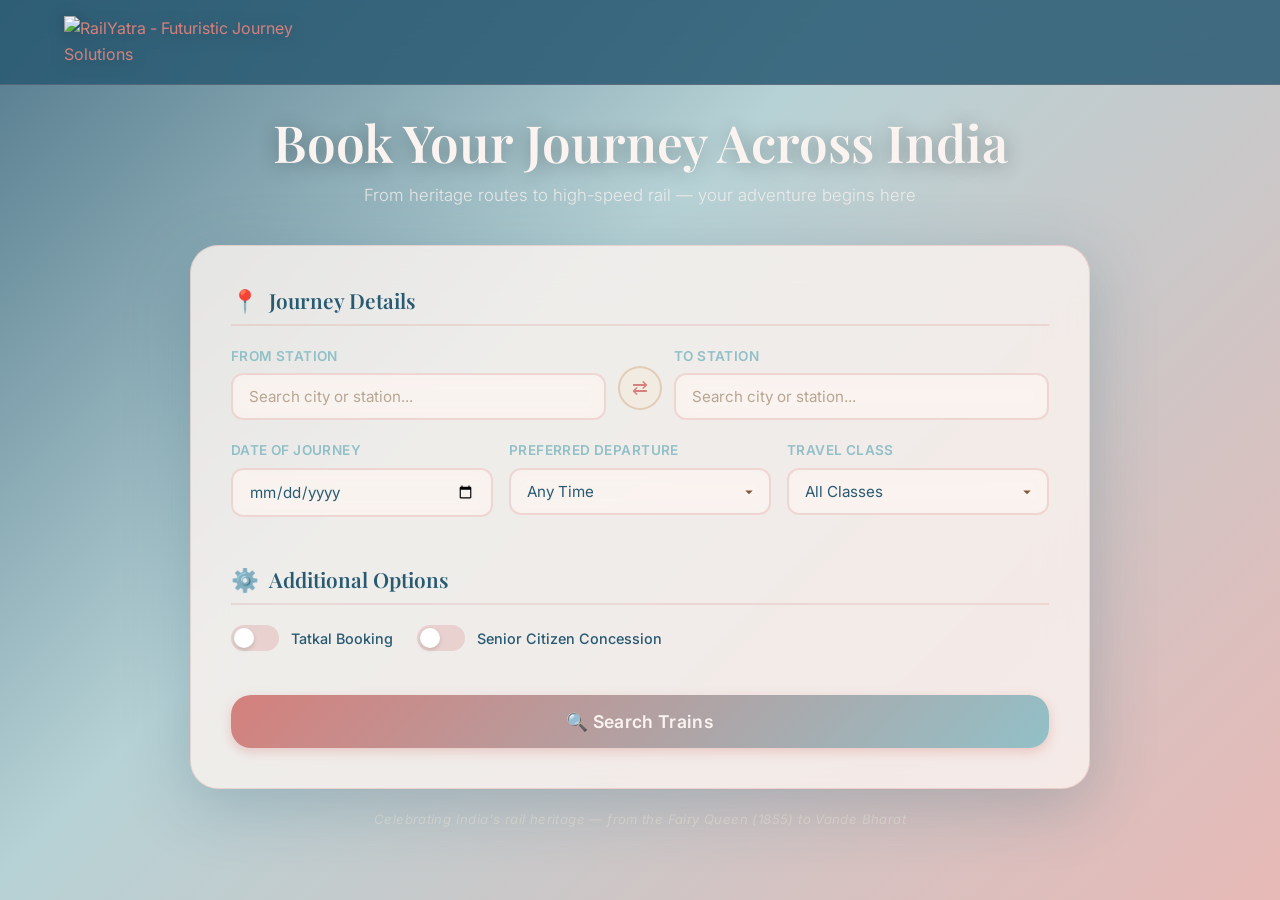
==== confirmation.html @ e4866b48 "Add files via upload" ====
<!DOCTYPE html>
<html lang="en">
<head>
  <meta charset="UTF-8">
  <meta name="viewport" content="width=device-width, initial-scale=1.0">
  <meta name="description" content="RailYatra — Booking confirmed.">
  <title>Booking Confirmed — RailYatra</title>
  <link rel="stylesheet" href="styles.css">
  <style>
    .confirmation-card {
      max-width: 600px;
      margin: 40px auto;
      text-align: center;
      padding: 40px;
    }
    .success-icon {
      font-size: 4rem;
      margin-bottom: 20px;
    }
    .pnr-box {
      background: rgba(40, 90, 114, 0.1);
      border: 2px dashed var(--deep-brown);
      padding: 20px;
      margin: 30px 0;
      border-radius: var(--radius-md);
    }
    .pnr-box .pnr-label {
      font-size: 0.9rem;
      text-transform: uppercase;
      font-weight: 700;
      color: var(--text-muted);
      margin-bottom: 8px;
    }
    .pnr-box .pnr-number {
      font-family: var(--font-heading);
      font-size: 2.5rem;
      color: var(--amber);
      letter-spacing: 0.1em;
    }
  </style>
</head>
<body>

  <!-- Navbar -->
  <nav class="navbar scrolled" id="main-navbar">
    <div class="container">
      <a href="index.html" class="navbar-brand" title="RailYatra - Futuristic Journey Solutions">
        <img src="images/logo.svg" alt="RailYatra - Futuristic Journey Solutions" class="main-brand-logo">
      </a>
    </div>
  </nav>

  <div class="page-wrapper">
    <div class="container">
      <div class="glass-card confirmation-card">
        <div class="success-icon">✅</div>
        <h1 style="color: var(--deep-brown); margin-bottom: 12px;">Seat Booked Confirmed!</h1>
        <p style="color: var(--text-muted);">Your payment was successful and your tickets have been issued.</p>
        
        <div class="pnr-box">
          <div class="pnr-label">Your PNR Number</div>
          <div class="pnr-number" id="confirm-pnr">LOADING...</div>
        </div>

        <p style="margin-bottom: 30px;">An SMS and email with your ticket details have been sent to your registered contact details.</p>

        <a href="index.html" class="btn btn-primary btn-lg">Back to Home</a>
      </div>
    </div>
  </div>

  <script src="app.js"></script>
</body>
</html>
---- styles.css ----
/* ============================================================
   TRAIN SEAT BOOKING PORTAL — Design System
   Color Palette: #F3E9DC #C08552 #5E3023 #895737
   Fonts: Inter (body), Playfair Display (headings)
   ============================================================ */

@import url('https://fonts.googleapis.com/css2?family=Inter:wght@300;400;500;600;700&family=Playfair+Display:wght@400;500;600;700&display=swap');

/* ---------- Design Tokens ---------- */
:root {
  --cream:        #FAF3F0;
  --amber:        #D4807C;
  --deep-brown:   #285A72;
  --medium-brown: #92C0C7;

  --cream-rgb:        250, 243, 240;
  --amber-rgb:        212, 128, 124;
  --deep-brown-rgb:   40, 90, 114;
  --medium-brown-rgb: 146, 192, 199;

  --bg:           var(--cream);
  --text:         var(--deep-brown);
  --text-muted:   #8B7355;
  --accent:       var(--amber);
  --accent-hover: #A8703D;
  --card-bg:      rgba(var(--cream-rgb), 0.75);
  --card-border:  rgba(var(--amber-rgb), 0.25);

  --glass-bg:     rgba(var(--cream-rgb), 0.65);
  --glass-border: rgba(var(--amber-rgb), 0.2);
  --glass-shadow: 0 8px 32px rgba(var(--deep-brown-rgb), 0.15);

  --radius-sm:  8px;
  --radius-md:  12px;
  --radius-lg:  20px;
  --radius-xl:  28px;

  --shadow-sm:  0 2px 8px rgba(var(--deep-brown-rgb), 0.08);
  --shadow-md:  0 4px 16px rgba(var(--deep-brown-rgb), 0.12);
  --shadow-lg:  0 8px 32px rgba(var(--deep-brown-rgb), 0.18);
  --shadow-xl:  0 16px 48px rgba(var(--deep-brown-rgb), 0.22);

  --font-body:    'Inter', -apple-system, BlinkMacSystemFont, sans-serif;
  --font-heading: 'Playfair Display', Georgia, serif;

  --transition-fast: 0.15s ease;
  --transition-med:  0.3s ease;
  --transition-slow: 0.5s ease;

  --green:  #2E7D32;
  --orange: #E65100;
  --red:    #C62828;
}

/* ---------- Reset & Base ---------- */
*, *::before, *::after { box-sizing: border-box; margin: 0; padding: 0; }

html {
  font-size: 16px;
  scroll-behavior: smooth;
  -webkit-font-smoothing: antialiased;
}

body {
  font-family: var(--font-body);
  color: var(--text);
  background: var(--bg);
  line-height: 1.6;
  min-height: 100vh;
  overflow-x: hidden;
}

h1, h2, h3, h4 {
  font-family: var(--font-heading);
  font-weight: 600;
  line-height: 1.25;
}

a { color: var(--amber); text-decoration: none; transition: color var(--transition-fast); }
a:hover { color: var(--accent-hover); }

img { max-width: 100%; display: block; }

/* ---------- Utility ---------- */
.container {
  width: 100%;
  max-width: 1200px;
  margin: 0 auto;
  padding: 0 24px;
}

.sr-only {
  position: absolute; width: 1px; height: 1px;
  padding: 0; margin: -1px; overflow: hidden;
  clip: rect(0,0,0,0); border: 0;
}

/* ---------- Glassmorphism Card ---------- */
.glass-card {
  background: var(--glass-bg);
  backdrop-filter: blur(20px);
  -webkit-backdrop-filter: blur(20px);
  border: 1px solid var(--glass-border);
  border-radius: var(--radius-lg);
  box-shadow: var(--glass-shadow);
  padding: 32px;
  transition: transform var(--transition-med), box-shadow var(--transition-med);
}

.glass-card:hover {
  transform: translateY(-2px);
  box-shadow: var(--shadow-xl);
}

/* ---------- Buttons ---------- */
.btn {
  display: inline-flex;
  align-items: center;
  justify-content: center;
  gap: 8px;
  padding: 12px 28px;
  border: none;
  border-radius: var(--radius-md);
  font-family: var(--font-body);
  font-size: 0.95rem;
  font-weight: 600;
  cursor: pointer;
  transition: all var(--transition-med);
  position: relative;
  overflow: hidden;
  letter-spacing: 0.02em;
}

.btn::after {
  content: '';
  position: absolute;
  inset: 0;
  background: radial-gradient(circle at var(--ripple-x, 50%) var(--ripple-y, 50%), rgba(255,255,255,0.3) 0%, transparent 60%);
  opacity: 0;
  transition: opacity 0.4s;
}

.btn:active::after { opacity: 1; }

.btn-primary {
  background: linear-gradient(135deg, var(--amber), var(--medium-brown));
  color: var(--cream);
  box-shadow: 0 4px 12px rgba(var(--amber-rgb), 0.35);
}

.btn-primary:hover {
  background: linear-gradient(135deg, var(--accent-hover), var(--deep-brown));
  box-shadow: 0 6px 20px rgba(var(--amber-rgb), 0.45);
  transform: translateY(-2px);
}

.btn-secondary {
  background: transparent;
  color: var(--amber);
  border: 2px solid var(--amber);
}

.btn-secondary:hover {
  background: rgba(var(--amber-rgb), 0.1);
  transform: translateY(-2px);
}

.btn-success {
  background: linear-gradient(135deg, #2E7D32, #1B5E20);
  color: white;
  box-shadow: 0 4px 12px rgba(46, 125, 50, 0.35);
}

.btn-success:hover {
  background: linear-gradient(135deg, #1B5E20, #0D3B12);
  transform: translateY(-2px);
}

.btn-warning {
  background: linear-gradient(135deg, #E65100, #BF360C);
  color: white;
  box-shadow: 0 4px 12px rgba(230, 81, 0, 0.35);
}

.btn-warning:hover {
  background: linear-gradient(135deg, #BF360C, #8B2500);
  transform: translateY(-2px);
}

.btn-lg {
  padding: 16px 40px;
  font-size: 1.1rem;
  border-radius: var(--radius-lg);
}

.btn-sm {
  padding: 8px 18px;
  font-size: 0.85rem;
}

.btn:disabled {
  opacity: 0.5;
  cursor: not-allowed;
  transform: none !important;
}

/* ---------- Form Controls ---------- */
.form-group {
  margin-bottom: 20px;
}

.form-group label {
  display: block;
  font-size: 0.85rem;
  font-weight: 600;
  color: var(--medium-brown);
  margin-bottom: 6px;
  letter-spacing: 0.03em;
  text-transform: uppercase;
}

.form-control {
  width: 100%;
  padding: 12px 16px;
  border: 2px solid rgba(var(--amber-rgb), 0.25);
  border-radius: var(--radius-md);
  font-family: var(--font-body);
  font-size: 0.95rem;
  color: var(--deep-brown);
  background: rgba(var(--cream-rgb), 0.6);
  backdrop-filter: blur(8px);
  transition: all var(--transition-med);
  outline: none;
}

.form-control:focus {
  border-color: var(--amber);
  box-shadow: 0 0 0 3px rgba(var(--amber-rgb), 0.15);
  background: rgba(var(--cream-rgb), 0.9);
}

.form-control::placeholder {
  color: var(--text-muted);
  opacity: 0.6;
}

select.form-control {
  appearance: none;
  background-image: url("data:image/svg+xml,%3Csvg xmlns='http://www.w3.org/2000/svg' width='12' height='12' fill='%23895737' viewBox='0 0 16 16'%3E%3Cpath d='M8 11L3 6h10z'/%3E%3C/svg%3E");
  background-repeat: no-repeat;
  background-position: right 14px center;
  padding-right: 40px;
}

.form-check {
  display: flex;
  align-items: center;
  gap: 10px;
  cursor: pointer;
}

.form-check input[type="checkbox"],
.form-check input[type="radio"] {
  width: 18px;
  height: 18px;
  accent-color: var(--amber);
  cursor: pointer;
}

.form-row {
  display: grid;
  grid-template-columns: repeat(auto-fit, minmax(200px, 1fr));
  gap: 16px;
}

/* ---------- Header / Navbar ---------- */
.navbar {
  position: fixed;
  top: 0;
  left: 0;
  right: 0;
  z-index: 1000;
  padding: 16px 0;
  background: rgba(var(--deep-brown-rgb), 0.85);
  backdrop-filter: blur(16px);
  -webkit-backdrop-filter: blur(16px);
  border-bottom: 1px solid rgba(var(--amber-rgb), 0.2);
  transition: all var(--transition-med);
}

.navbar.scrolled {
  padding: 10px 0;
  background: rgba(var(--deep-brown-rgb), 0.95);
}

.navbar .container {
  display: flex;
  justify-content: space-between;
  align-items: center;
}

.navbar-brand {
  display: inline-flex;
  align-items: center;
  text-decoration: none;
}

.main-brand-logo {
  height: 52px;
  width: auto;
  max-width: 280px;
  object-fit: contain;
  display: block;
  filter: drop-shadow(0 2px 8px rgba(0, 0, 0, 0.25));
  transition: transform 0.25s cubic-bezier(0.34, 1.56, 0.64, 1), filter 0.25s ease;
}

.navbar-brand:hover .main-brand-logo {
  transform: scale(1.04);
  filter: drop-shadow(0 4px 14px rgba(56, 189, 248, 0.45));
}

.logo-rail {
  font-weight: 700;
  color: var(--cream);
}

.logo-yatra {
  font-weight: 400;
  font-style: italic;
  color: var(--amber);
  margin-left: 2px;
}

.wallet-badge {
  display: flex;
  align-items: center;
  gap: 8px;
  padding: 8px 20px;
  background: rgba(var(--cream-rgb), 0.15);
  border: 1px solid rgba(var(--cream-rgb), 0.2);
  border-radius: 50px;
  color: var(--cream);
  font-weight: 600;
  font-size: 0.95rem;
  transition: all var(--transition-med);
}

.wallet-badge:hover {
  background: rgba(var(--cream-rgb), 0.25);
}

.wallet-badge .coin-icon {
  font-size: 1.2rem;
}

/* ---------- Hero Section ---------- */
.hero {
  position: relative;
  min-height: 100vh;
  display: flex;
  align-items: center;
  justify-content: center;
  padding: 100px 24px 60px;
  overflow: hidden;
}

.hero-slideshow {
  position: absolute;
  inset: 0;
  z-index: 0;
}

.hero-slideshow .slide {
  position: absolute;
  inset: 0;
  background-size: cover;
  background-position: center;
  opacity: 0;
  transition: opacity 1.5s ease-in-out;
}

.hero-slideshow .slide.active {
  opacity: 1;
}

.hero-overlay {
  position: absolute;
  inset: 0;
  background: linear-gradient(
    135deg,
    rgba(var(--deep-brown-rgb), 0.80) 0%,
    rgba(var(--medium-brown-rgb), 0.65) 40%,
    rgba(var(--amber-rgb), 0.50) 100%
  );
  z-index: 1;
}

.hero-content {
  position: relative;
  z-index: 2;
  width: 100%;
  max-width: 900px;
}

.hero-title {
  font-family: var(--font-heading);
  font-size: clamp(2rem, 5vw, 3.2rem);
  color: var(--cream);
  text-align: center;
  margin-bottom: 8px;
  text-shadow: 0 2px 20px rgba(0,0,0,0.3);
}

.hero-subtitle {
  text-align: center;
  color: rgba(var(--cream-rgb), 0.8);
  font-size: 1.05rem;
  margin-bottom: 36px;
  font-weight: 300;
}

/* ---------- Booking Form ---------- */
.booking-form {
  background: rgba(var(--cream-rgb), 0.82);
  backdrop-filter: blur(24px);
  -webkit-backdrop-filter: blur(24px);
  border: 1px solid rgba(var(--amber-rgb), 0.25);
  border-radius: var(--radius-xl);
  padding: 40px;
  box-shadow: 0 16px 64px rgba(var(--deep-brown-rgb), 0.25);
  animation: slideUp 0.8s ease-out;
}

.booking-form .section-title {
  font-family: var(--font-heading);
  font-size: 1.3rem;
  color: var(--deep-brown);
  margin-bottom: 20px;
  padding-bottom: 10px;
  border-bottom: 2px solid rgba(var(--amber-rgb), 0.2);
  display: flex;
  align-items: center;
  gap: 10px;
}

.booking-form .section-title .icon {
  font-size: 1.4rem;
}

/* Traveller card */
.traveller-card {
  background: rgba(var(--amber-rgb), 0.08);
  border: 1px solid rgba(var(--amber-rgb), 0.15);
  border-radius: var(--radius-md);
  padding: 20px;
  margin-bottom: 16px;
  position: relative;
  animation: fadeIn 0.4s ease;
}

.traveller-card .traveller-header {
  display: flex;
  justify-content: space-between;
  align-items: center;
  margin-bottom: 16px;
}

.traveller-card .traveller-number {
  font-weight: 700;
  font-size: 0.9rem;
  color: var(--medium-brown);
  text-transform: uppercase;
  letter-spacing: 0.05em;
}

.traveller-card .remove-traveller {
  width: 32px;
  height: 32px;
  border-radius: 50%;
  border: 1px solid rgba(198, 40, 40, 0.3);
  background: rgba(198, 40, 40, 0.08);
  color: var(--red);
  cursor: pointer;
  display: flex;
  align-items: center;
  justify-content: center;
  font-size: 1.1rem;
  transition: all var(--transition-fast);
}

.traveller-card .remove-traveller:hover {
  background: rgba(198, 40, 40, 0.15);
  border-color: var(--red);
}

.add-traveller-btn {
  width: 100%;
  padding: 14px;
  border: 2px dashed rgba(var(--amber-rgb), 0.35);
  border-radius: var(--radius-md);
  background: transparent;
  color: var(--amber);
  font-family: var(--font-body);
  font-weight: 600;
  font-size: 0.95rem;
  cursor: pointer;
  transition: all var(--transition-med);
  margin-bottom: 24px;
}

.add-traveller-btn:hover {
  border-color: var(--amber);
  background: rgba(var(--amber-rgb), 0.06);
}

/* Toggle switch */
.toggle-wrapper {
  display: flex;
  align-items: center;
  gap: 12px;
  margin-bottom: 16px;
}

.toggle-switch {
  position: relative;
  width: 48px;
  height: 26px;
}

.toggle-switch input { opacity: 0; width: 0; height: 0; }

.toggle-slider {
  position: absolute;
  inset: 0;
  background: rgba(var(--amber-rgb), 0.25);
  border-radius: 26px;
  cursor: pointer;
  transition: var(--transition-med);
}

.toggle-slider::before {
  content: '';
  position: absolute;
  width: 20px;
  height: 20px;
  left: 3px;
  bottom: 3px;
  background: white;
  border-radius: 50%;
  transition: var(--transition-med);
  box-shadow: 0 2px 4px rgba(0,0,0,0.15);
}

.toggle-switch input:checked + .toggle-slider {
  background: var(--amber);
}

.toggle-switch input:checked + .toggle-slider::before {
  transform: translateX(22px);
}

.toggle-label {
  font-size: 0.9rem;
  font-weight: 500;
  color: var(--deep-brown);
}

/* ---------- Train Listing Page ---------- */
.page-wrapper {
  padding-top: 80px;
  min-height: 100vh;
  background: linear-gradient(165deg, var(--cream) 0%, #EDE0D0 50%, #E5D5C3 100%);
}

.search-summary {
  background: linear-gradient(135deg, var(--deep-brown), var(--medium-brown));
  color: var(--cream);
  padding: 28px 0;
  margin-bottom: 32px;
}

.search-summary .route {
  display: flex;
  align-items: center;
  justify-content: center;
  gap: 16px;
  flex-wrap: wrap;
}

.search-summary .station-name {
  font-family: var(--font-heading);
  font-size: 1.5rem;
  font-weight: 700;
}

.search-summary .route-arrow {
  font-size: 1.4rem;
  opacity: 0.7;
}

.search-summary .route-meta {
  text-align: center;
  margin-top: 8px;
  font-size: 0.9rem;
  opacity: 0.8;
}

/* Sort & Filter Bar */
.sort-filter-bar {
  background: rgba(var(--cream-rgb), 0.9);
  backdrop-filter: blur(12px);
  border: 1px solid var(--card-border);
  border-radius: var(--radius-lg);
  padding: 20px 24px;
  margin-bottom: 24px;
  display: flex;
  align-items: center;
  justify-content: space-between;
  gap: 16px;
  flex-wrap: wrap;
  box-shadow: var(--shadow-sm);
}

.sort-filter-bar .filter-group {
  display: flex;
  align-items: center;
  gap: 10px;
}

.sort-filter-bar label {
  font-size: 0.8rem;
  font-weight: 700;
  color: var(--medium-brown);
  text-transform: uppercase;
  letter-spacing: 0.06em;
  white-space: nowrap;
}

.sort-filter-bar select {
  padding: 8px 32px 8px 12px;
  border: 1.5px solid rgba(var(--amber-rgb), 0.3);
  border-radius: var(--radius-sm);
  font-family: var(--font-body);
  font-size: 0.85rem;
  color: var(--deep-brown);
  background: white;
  cursor: pointer;
  appearance: none;
  background-image: url("data:image/svg+xml,%3Csvg xmlns='http://www.w3.org/2000/svg' width='10' height='10' fill='%23895737' viewBox='0 0 16 16'%3E%3Cpath d='M8 11L3 6h10z'/%3E%3C/svg%3E");
  background-repeat: no-repeat;
  background-position: right 10px center;
  outline: none;
  transition: all var(--transition-fast);
}

.sort-filter-bar select:focus {
  border-color: var(--amber);
  box-shadow: 0 0 0 2px rgba(var(--amber-rgb), 0.15);
}

.filter-chips {
  display: flex;
  gap: 8px;
  flex-wrap: wrap;
}

.filter-chip {
  padding: 6px 14px;
  border-radius: 50px;
  border: 1.5px solid rgba(var(--amber-rgb), 0.3);
  background: transparent;
  color: var(--medium-brown);
  font-family: var(--font-body);
  font-size: 0.8rem;
  font-weight: 600;
  cursor: pointer;
  transition: all var(--transition-fast);
}

.filter-chip:hover, .filter-chip.active {
  background: var(--amber);
  color: var(--cream);
  border-color: var(--amber);
}

/* Train Cards */
.train-list {
  display: flex;
  flex-direction: column;
  gap: 20px;
  padding-bottom: 60px;
}

.train-card {
  background: rgba(var(--cream-rgb), 0.88);
  backdrop-filter: blur(12px);
  border: 1px solid rgba(var(--amber-rgb), 0.15);
  border-radius: var(--radius-lg);
  padding: 28px;
  box-shadow: var(--shadow-md);
  transition: all var(--transition-med);
  animation: fadeIn 0.5s ease-out;
}

.train-card:hover {
  transform: translateY(-3px);
  box-shadow: var(--shadow-lg);
  border-color: rgba(var(--amber-rgb), 0.35);
}

.train-card-header {
  display: flex;
  justify-content: space-between;
  align-items: flex-start;
  margin-bottom: 20px;
  flex-wrap: wrap;
  gap: 12px;
}

.train-name-group .train-number {
  font-size: 0.8rem;
  font-weight: 700;
  color: var(--amber);
  letter-spacing: 0.05em;
  text-transform: uppercase;
}

.train-name-group .train-name {
  font-family: var(--font-heading);
  font-size: 1.25rem;
  color: var(--deep-brown);
  margin-top: 2px;
}

.train-type-badge {
  padding: 4px 14px;
  border-radius: 50px;
  font-size: 0.75rem;
  font-weight: 700;
  text-transform: uppercase;
  letter-spacing: 0.06em;
}

.badge-superfast { background: rgba(46, 125, 50, 0.12); color: var(--green); }
.badge-express   { background: rgba(var(--amber-rgb), 0.15); color: var(--amber); }
.badge-vande     { background: rgba(var(--deep-brown-rgb), 0.1); color: var(--deep-brown); border: 1px solid rgba(var(--deep-brown-rgb), 0.2); }
.badge-mail      { background: rgba(var(--medium-brown-rgb), 0.12); color: var(--medium-brown); }

.train-schedule {
  display: flex;
  align-items: center;
  gap: 20px;
  margin-bottom: 20px;
  flex-wrap: wrap;
}

.time-block {
  text-align: center;
  min-width: 90px;
}

.time-block .time {
  font-size: 1.5rem;
  font-weight: 700;
  color: var(--deep-brown);
}

.time-block .station-code {
  font-size: 0.8rem;
  color: var(--text-muted);
  font-weight: 500;
  margin-top: 2px;
}

.journey-line {
  flex: 1;
  display: flex;
  flex-direction: column;
  align-items: center;
  min-width: 120px;
  position: relative;
}

.journey-line .duration {
  font-size: 0.8rem;
  font-weight: 600;
  color: var(--medium-brown);
  margin-bottom: 6px;
}

.journey-line .line {
  width: 100%;
  height: 2px;
  background: linear-gradient(90deg, var(--amber), var(--medium-brown));
  position: relative;
}

.journey-line .line::before,
.journey-line .line::after {
  content: '';
  position: absolute;
  top: 50%;
  transform: translateY(-50%);
  width: 8px;
  height: 8px;
  border-radius: 50%;
  background: var(--amber);
}

.journey-line .line::before { left: 0; }
.journey-line .line::after  { right: 0; }

.journey-line .stops-label {
  font-size: 0.75rem;
  color: var(--text-muted);
  margin-top: 6px;
  cursor: pointer;
  transition: color var(--transition-fast);
}

.journey-line .stops-label:hover {
  color: var(--amber);
}

.stops-detail {
  display: none;
  background: rgba(var(--amber-rgb), 0.06);
  border: 1px solid rgba(var(--amber-rgb), 0.12);
  border-radius: var(--radius-sm);
  padding: 12px 16px;
  margin-bottom: 16px;
  font-size: 0.85rem;
  color: var(--text-muted);
  animation: fadeIn 0.3s ease;
}

.stops-detail.visible { display: block; }

.train-card-footer {
  display: flex;
  justify-content: space-between;
  align-items: center;
  flex-wrap: wrap;
  gap: 16px;
  padding-top: 16px;
  border-top: 1px solid rgba(var(--amber-rgb), 0.12);
}

.availability-badges {
  display: flex;
  gap: 10px;
  flex-wrap: wrap;
}

.avail-badge {
  padding: 6px 14px;
  border-radius: var(--radius-sm);
  font-size: 0.78rem;
  font-weight: 700;
  display: flex;
  flex-direction: column;
  align-items: center;
  min-width: 70px;
}

.avail-badge .class-label {
  font-size: 0.7rem;
  text-transform: uppercase;
  letter-spacing: 0.04em;
  opacity: 0.8;
}

.avail-available {
  background: rgba(46, 125, 50, 0.1);
  color: var(--green);
  border: 1px solid rgba(46, 125, 50, 0.2);
}

.avail-waiting {
  background: rgba(230, 81, 0, 0.1);
  color: var(--orange);
  border: 1px solid rgba(230, 81, 0, 0.2);
}

.avail-none {
  background: rgba(198, 40, 40, 0.08);
  color: var(--red);
  border: 1px solid rgba(198, 40, 40, 0.15);
  opacity: 0.6;
}

.price-actions {
  display: flex;
  align-items: center;
  gap: 16px;
}

.price-tag {
  font-size: 1.3rem;
  font-weight: 700;
  color: var(--deep-brown);
}

.price-tag .coin {
  font-size: 1rem;
  margin-right: 2px;
}

.price-tag .per-person {
  font-size: 0.75rem;
  font-weight: 400;
  color: var(--text-muted);
}

/* ---------- Payment Page ---------- */
.payment-grid {
  display: grid;
  grid-template-columns: 1fr 1fr;
  gap: 32px;
  padding: 40px 0 60px;
}

.booking-summary-card {
  background: rgba(var(--cream-rgb), 0.88);
  backdrop-filter: blur(16px);
  border: 1px solid rgba(var(--amber-rgb), 0.2);
  border-radius: var(--radius-xl);
  padding: 32px;
  box-shadow: var(--shadow-md);
  height: fit-content;
}

.booking-summary-card h2 {
  font-size: 1.3rem;
  margin-bottom: 24px;
  color: var(--deep-brown);
}

.summary-row {
  display: flex;
  justify-content: space-between;
  padding: 10px 0;
  font-size: 0.9rem;
  border-bottom: 1px solid rgba(var(--amber-rgb), 0.1);
}

.summary-row:last-child { border-bottom: none; }

.summary-row .label {
  color: var(--text-muted);
  font-weight: 500;
}

.summary-row .value {
  color: var(--deep-brown);
  font-weight: 600;
}

.summary-total {
  margin-top: 16px;
  padding-top: 16px;
  border-top: 2px solid rgba(var(--amber-rgb), 0.25);
  display: flex;
  justify-content: space-between;
  align-items: center;
}

.summary-total .total-label {
  font-size: 1.05rem;
  font-weight: 700;
  color: var(--deep-brown);
}

.summary-total .total-value {
  font-size: 1.5rem;
  font-weight: 700;
  color: var(--amber);
}

/* Wallet Section */
.wallet-section {
  background: linear-gradient(135deg, var(--deep-brown), var(--medium-brown));
  border-radius: var(--radius-lg);
  padding: 24px;
  color: var(--cream);
  margin-bottom: 24px;
}

.wallet-section .wallet-balance-big {
  font-family: var(--font-heading);
  font-size: 2rem;
  font-weight: 700;
  margin: 8px 0;
}

.wallet-section .wallet-label {
  font-size: 0.85rem;
  opacity: 0.7;
  text-transform: uppercase;
  letter-spacing: 0.05em;
}

.topup-options {
  display: flex;
  gap: 8px;
  margin-top: 16px;
  flex-wrap: wrap;
}

.topup-btn {
  padding: 6px 16px;
  border-radius: 50px;
  border: 1px solid rgba(var(--cream-rgb), 0.3);
  background: rgba(var(--cream-rgb), 0.1);
  color: var(--cream);
  font-family: var(--font-body);
  font-size: 0.82rem;
  font-weight: 600;
  cursor: pointer;
  transition: all var(--transition-fast);
}

.topup-btn:hover {
  background: rgba(var(--cream-rgb), 0.25);
  border-color: rgba(var(--cream-rgb), 0.5);
}

/* Payment Form */
.payment-form-card {
  background: rgba(var(--cream-rgb), 0.88);
  backdrop-filter: blur(16px);
  border: 1px solid rgba(var(--amber-rgb), 0.2);
  border-radius: var(--radius-xl);
  padding: 32px;
  box-shadow: var(--shadow-md);
}

.payment-form-card h2 {
  font-size: 1.3rem;
  margin-bottom: 24px;
  color: var(--deep-brown);
}

/* Simulated credit card */
.credit-card-preview {
  width: 100%;
  aspect-ratio: 1.586;
  max-width: 380px;
  margin: 0 auto 28px;
  background: linear-gradient(135deg, var(--deep-brown) 0%, var(--medium-brown) 50%, var(--amber) 100%);
  border-radius: var(--radius-lg);
  padding: 28px;
  color: var(--cream);
  position: relative;
  box-shadow: 0 12px 32px rgba(var(--deep-brown-rgb), 0.4);
  overflow: hidden;
}

.credit-card-preview::before {
  content: '';
  position: absolute;
  top: -30%;
  right: -10%;
  width: 200px;
  height: 200px;
  border-radius: 50%;
  background: rgba(var(--cream-rgb), 0.06);
}

.credit-card-preview::after {
  content: '';
  position: absolute;
  bottom: -20%;
  left: -5%;
  width: 150px;
  height: 150px;
  border-radius: 50%;
  background: rgba(var(--cream-rgb), 0.04);
}

.card-chip {
  width: 44px;
  height: 32px;
  border-radius: 6px;
  background: linear-gradient(135deg, #D4AF37, #C5A028);
  margin-bottom: 24px;
  position: relative;
}

.card-chip::after {
  content: '';
  position: absolute;
  inset: 4px;
  border: 1px solid rgba(0,0,0,0.15);
  border-radius: 3px;
}

.card-number-display {
  font-size: 1.3rem;
  font-weight: 500;
  letter-spacing: 3px;
  margin-bottom: 20px;
  font-family: 'Courier New', monospace;
}

.card-bottom {
  display: flex;
  justify-content: space-between;
  align-items: flex-end;
}

.card-holder-display {
  font-size: 0.75rem;
  text-transform: uppercase;
  letter-spacing: 0.08em;
  opacity: 0.8;
}

.card-holder-display span {
  display: block;
  font-size: 0.9rem;
  font-weight: 600;
  opacity: 1;
  margin-top: 4px;
}

.card-expiry-display {
  font-size: 0.75rem;
  text-transform: uppercase;
  letter-spacing: 0.08em;
  opacity: 0.8;
  text-align: right;
}

.card-expiry-display span {
  display: block;
  font-size: 0.9rem;
  font-weight: 600;
  opacity: 1;
  margin-top: 4px;
}

/* ---------- Confirmation / Ticket ---------- */
.confirmation-overlay {
  position: fixed;
  inset: 0;
  background: rgba(var(--deep-brown-rgb), 0.6);
  backdrop-filter: blur(8px);
  display: flex;
  align-items: center;
  justify-content: center;
  z-index: 2000;
  animation: fadeIn 0.3s ease;
  padding: 20px;
}

.ticket-card {
  width: 100%;
  max-width: 520px;
  background: var(--cream);
  border-radius: var(--radius-xl);
  overflow: hidden;
  box-shadow: 0 24px 80px rgba(var(--deep-brown-rgb), 0.35);
  animation: ticketPop 0.5s ease-out;
}

.ticket-header {
  background: linear-gradient(135deg, var(--deep-brown), var(--medium-brown));
  padding: 28px 32px;
  color: var(--cream);
  text-align: center;
}

.ticket-header h2 {
  font-size: 1.5rem;
  margin-bottom: 4px;
}

.ticket-header .success-icon {
  font-size: 3rem;
  margin-bottom: 12px;
  display: block;
}

.ticket-body {
  padding: 32px;
}

.ticket-row {
  display: flex;
  justify-content: space-between;
  padding: 8px 0;
  font-size: 0.9rem;
}

.ticket-row .t-label {
  color: var(--text-muted);
}

.ticket-row .t-value {
  font-weight: 600;
  color: var(--deep-brown);
}

.pnr-display {
  text-align: center;
  margin: 20px 0;
  padding: 16px;
  background: rgba(var(--amber-rgb), 0.08);
  border-radius: var(--radius-md);
  border: 1px dashed rgba(var(--amber-rgb), 0.3);
}

.pnr-display .pnr-label {
  font-size: 0.75rem;
  text-transform: uppercase;
  letter-spacing: 0.08em;
  color: var(--text-muted);
  margin-bottom: 4px;
}

.pnr-display .pnr-number {
  font-size: 1.8rem;
  font-weight: 700;
  font-family: 'Courier New', monospace;
  color: var(--deep-brown);
  letter-spacing: 3px;
}

.ticket-divider {
  border: none;
  height: 2px;
  background: repeating-linear-gradient(
    90deg,
    rgba(var(--amber-rgb), 0.3) 0px,
    rgba(var(--amber-rgb), 0.3) 6px,
    transparent 6px,
    transparent 12px
  );
  margin: 16px 0;
}

.ticket-footer {
  padding: 0 32px 32px;
  display: flex;
  gap: 12px;
}

.ticket-footer .btn { flex: 1; }

/* ---------- Loading / Processing ---------- */
.processing-overlay {
  position: fixed;
  inset: 0;
  background: rgba(var(--deep-brown-rgb), 0.7);
  backdrop-filter: blur(8px);
  display: flex;
  flex-direction: column;
  align-items: center;
  justify-content: center;
  z-index: 2000;
  color: var(--cream);
}

.spinner {
  width: 56px;
  height: 56px;
  border: 4px solid rgba(var(--cream-rgb), 0.2);
  border-top-color: var(--amber);
  border-radius: 50%;
  animation: spin 0.8s linear infinite;
  margin-bottom: 20px;
}

.processing-text {
  font-size: 1.1rem;
  font-weight: 500;
}

/* ---------- No Results ---------- */
.no-results {
  text-align: center;
  padding: 80px 20px;
  color: var(--text-muted);
}

.no-results .empty-icon {
  font-size: 4rem;
  margin-bottom: 16px;
  opacity: 0.5;
}

.no-results h3 {
  font-family: var(--font-heading);
  font-size: 1.3rem;
  color: var(--deep-brown);
  margin-bottom: 8px;
}

/* ---------- Traveller List in Summary ---------- */
.traveller-list-summary {
  margin: 12px 0;
}

.traveller-summary-item {
  display: flex;
  justify-content: space-between;
  padding: 8px 12px;
  border-radius: var(--radius-sm);
  font-size: 0.85rem;
  margin-bottom: 4px;
}

.traveller-summary-item:nth-child(even) {
  background: rgba(var(--amber-rgb), 0.06);
}

/* ---------- Back Link ---------- */
.back-link {
  display: inline-flex;
  align-items: center;
  gap: 6px;
  font-size: 0.9rem;
  font-weight: 500;
  color: var(--medium-brown);
  padding: 12px 0;
  transition: color var(--transition-fast);
}

.back-link:hover { color: var(--amber); }

/* ---------- Animations ---------- */
@keyframes fadeIn {
  from { opacity: 0; }
  to   { opacity: 1; }
}

@keyframes slideUp {
  from { opacity: 0; transform: translateY(30px); }
  to   { opacity: 1; transform: translateY(0); }
}

@keyframes ticketPop {
  0%   { opacity: 0; transform: scale(0.8) translateY(20px); }
  60%  { transform: scale(1.02); }
  100% { opacity: 1; transform: scale(1) translateY(0); }
}

@keyframes spin {
  to { transform: rotate(360deg); }
}

@keyframes shimmer {
  0%   { background-position: -200% center; }
  100% { background-position: 200% center; }
}

/* Staggered card animation */
.train-card:nth-child(1) { animation-delay: 0s; }
.train-card:nth-child(2) { animation-delay: 0.08s; }
.train-card:nth-child(3) { animation-delay: 0.16s; }
.train-card:nth-child(4) { animation-delay: 0.24s; }
.train-card:nth-child(5) { animation-delay: 0.32s; }
.train-card:nth-child(6) { animation-delay: 0.4s; }

/* ---------- Responsive ---------- */
@media (max-width: 1024px) {
  .payment-grid {
    grid-template-columns: 1fr;
  }
}

@media (max-width: 768px) {
  .hero { padding: 90px 16px 40px; }
  .booking-form { padding: 24px; }
  .form-row { grid-template-columns: 1fr; }
  .train-card { padding: 20px; }
  .train-schedule { flex-direction: column; align-items: stretch; }
  .time-block { text-align: left; display: flex; align-items: center; gap: 8px; }
  .journey-line { min-width: 100%; }
  .train-card-footer { flex-direction: column; align-items: stretch; }
  .price-actions { justify-content: space-between; }
  .sort-filter-bar { flex-direction: column; align-items: stretch; }
  .filter-group { flex-wrap: wrap; }
  .credit-card-preview { max-width: 100%; }

  .booking-summary-card,
  .payment-form-card {
    padding: 24px;
  }
}

@media (max-width: 480px) {
  .navbar-brand { font-size: 1.2rem; }
  .wallet-badge { font-size: 0.85rem; padding: 6px 14px; }
  .hero-title { font-size: 1.6rem; }
  .train-name-group .train-name { font-size: 1.05rem; }
  .search-summary .station-name { font-size: 1.15rem; }
  .availability-badges { flex-direction: column; }
}
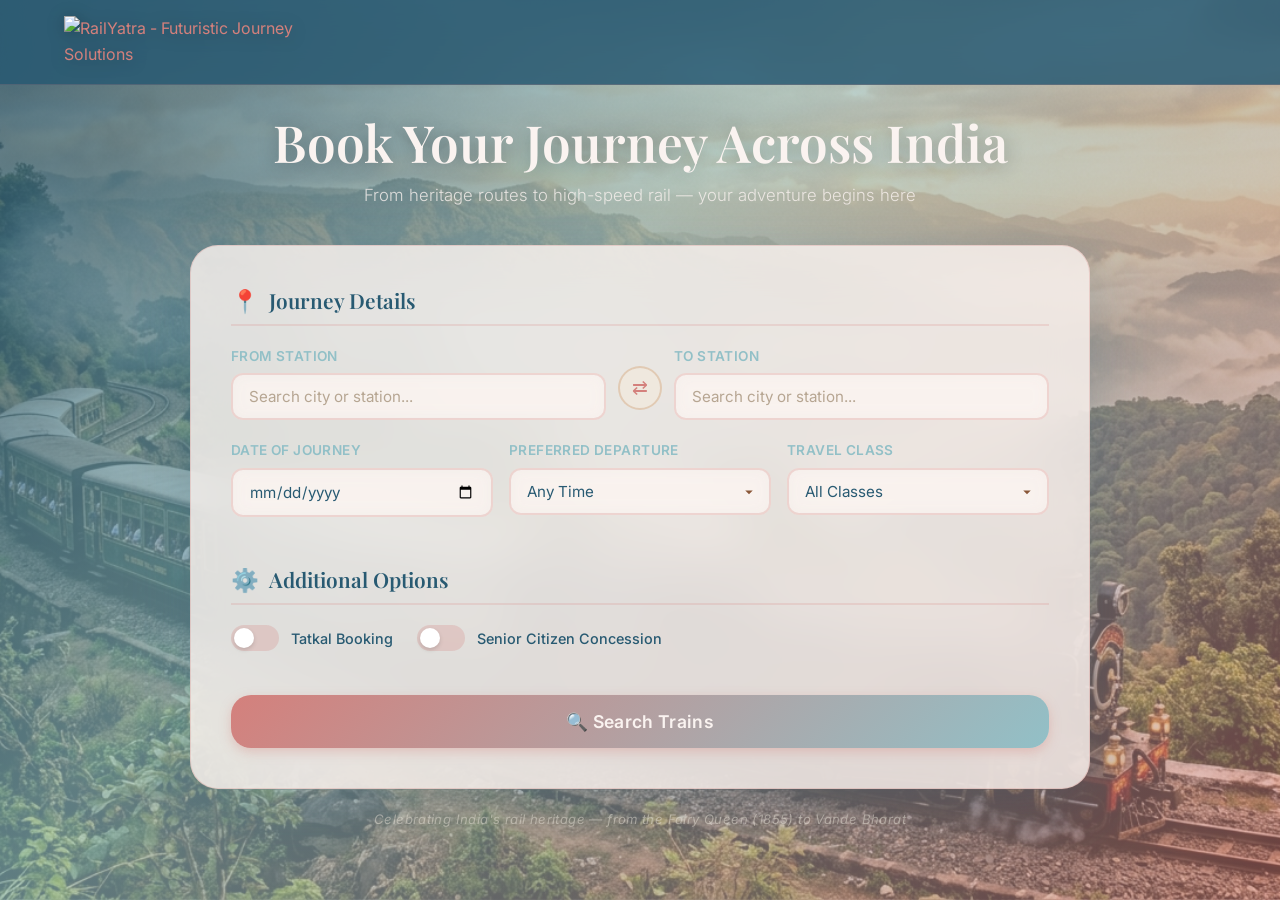
==== commit b714f098: "Update logo image source in confirmation.html" ====
--- a/confirmation.html
+++ b/confirmation.html
@@ -45,7 +45,7 @@
   <nav class="navbar scrolled" id="main-navbar">
     <div class="container">
       <a href="index.html" class="navbar-brand" title="RailYatra - Futuristic Journey Solutions">
-        <img src="images/logo.svg" alt="RailYatra - Futuristic Journey Solutions" class="main-brand-logo">
+        <img src="https://cdn.phototourl.com/free/2026-08-19-053d87a8-767c-47d0-b0b3-64b555b55510.png" alt="RailYatra - Futuristic Journey Solutions" class="main-brand-logo">
       </a>
     </div>
   </nav>
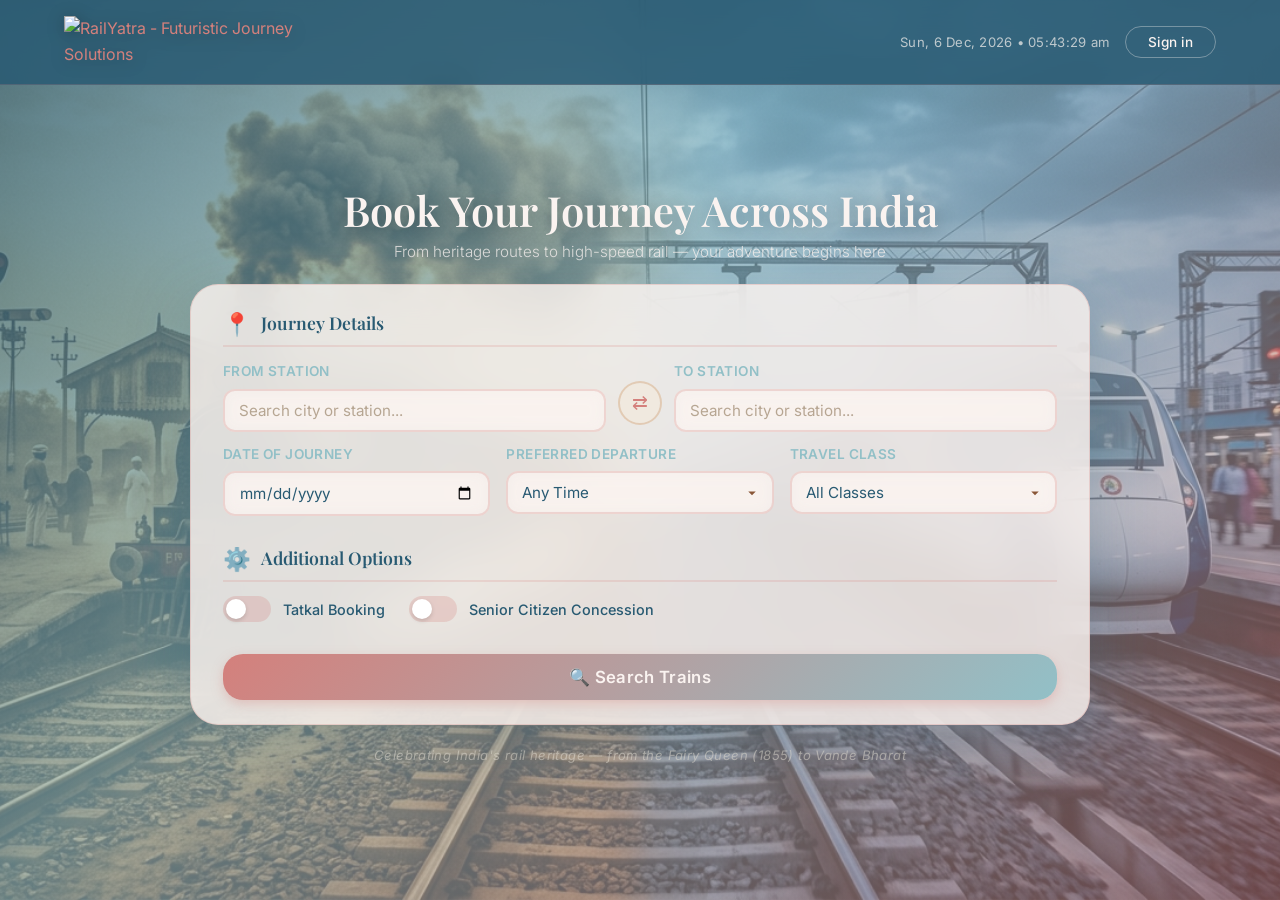
==== commit 96f6e608: "Add files via upload" ====
--- a/confirmation.html
+++ b/confirmation.html
@@ -1,6 +1,11 @@
 <!DOCTYPE html>
 <html lang="en">
 <head>
+  <meta charset="UTF-8" />
+  <title>RailYatra — Train Seat Booking Portal</title>
+  
+  <!-- Add your favicon here -->
+  <link rel="icon" type="image/png" href="https://cdn.phototourl.com/free/2026-08-19-76118bb4-a28d-4fdc-ba7e-831e129bc135.png" />
   <meta charset="UTF-8">
   <meta name="viewport" content="width=device-width, initial-scale=1.0">
   <meta name="description" content="RailYatra — Booking confirmed.">
@@ -47,6 +52,9 @@
       <a href="index.html" class="navbar-brand" title="RailYatra - Futuristic Journey Solutions">
         <img src="https://cdn.phototourl.com/free/2026-08-19-053d87a8-767c-47d0-b0b3-64b555b55510.png" alt="RailYatra - Futuristic Journey Solutions" class="main-brand-logo">
       </a>
+      <div class="navbar-right">
+        <div class="navbar-datetime" id="navbar-datetime"></div>
+      </div>
     </div>
   </nav>
 
@@ -70,5 +78,17 @@
   </div>
 
   <script src="app.js"></script>
+  <script>
+    function updateNavbarDateTime() {
+      const now = new Date();
+      const options = { weekday: 'short', year: 'numeric', month: 'short', day: 'numeric' };
+      const dateStr = now.toLocaleDateString('en-IN', options);
+      const timeStr = now.toLocaleTimeString('en-IN', { hour: '2-digit', minute: '2-digit', second: '2-digit', hour12: true });
+      const el = document.getElementById('navbar-datetime');
+      if (el) el.textContent = dateStr + '  \u2022  ' + timeStr;
+    }
+    updateNavbarDateTime();
+    setInterval(updateNavbarDateTime, 1000);
+  </script>
 </body>
 </html>
--- a/styles.css
+++ b/styles.css
@@ -188,8 +188,8 @@
 }
 
 .btn-lg {
-  padding: 16px 40px;
-  font-size: 1.1rem;
+  padding: 13px 40px;
+  font-size: 1.05rem;
   border-radius: var(--radius-lg);
 }
 
@@ -206,7 +206,7 @@
 
 /* ---------- Form Controls ---------- */
 .form-group {
-  margin-bottom: 20px;
+  margin-bottom: 12px;
 }
 
 .form-group label {
@@ -221,7 +221,7 @@
 
 .form-control {
   width: 100%;
-  padding: 12px 16px;
+  padding: 10px 14px;
   border: 2px solid rgba(var(--amber-rgb), 0.25);
   border-radius: var(--radius-md);
   font-family: var(--font-body);
@@ -354,14 +354,52 @@
   font-size: 1.2rem;
 }
 
+/* ---------- Navbar Right (DateTime + Sign In) ---------- */
+.navbar-right {
+  display: flex;
+  align-items: center;
+  gap: 16px;
+}
+
+.navbar-datetime {
+  font-family: var(--font-body);
+  font-size: 0.82rem;
+  font-weight: 400;
+  color: rgba(var(--cream-rgb), 0.7);
+  letter-spacing: 0.02em;
+  white-space: nowrap;
+}
+
+.btn-signin {
+  display: inline-flex;
+  align-items: center;
+  gap: 6px;
+  padding: 7px 22px;
+  border: 1.5px solid rgba(var(--cream-rgb), 0.35);
+  border-radius: 50px;
+  background: transparent;
+  color: var(--cream);
+  font-family: var(--font-body);
+  font-size: 0.85rem;
+  font-weight: 500;
+  cursor: default;
+  letter-spacing: 0.02em;
+  transition: all var(--transition-med);
+}
+
+.btn-signin:hover {
+  background: rgba(var(--cream-rgb), 0.12);
+  border-color: rgba(var(--cream-rgb), 0.55);
+}
+
 /* ---------- Hero Section ---------- */
 .hero {
   position: relative;
-  min-height: 100vh;
+  height: 100vh;
   display: flex;
   align-items: center;
   justify-content: center;
-  padding: 100px 24px 60px;
+  padding: 70px 24px 20px;
   overflow: hidden;
 }
 
@@ -405,18 +443,18 @@
 
 .hero-title {
   font-family: var(--font-heading);
-  font-size: clamp(2rem, 5vw, 3.2rem);
+  font-size: clamp(1.6rem, 4vw, 2.6rem);
   color: var(--cream);
   text-align: center;
-  margin-bottom: 8px;
+  margin-bottom: 4px;
   text-shadow: 0 2px 20px rgba(0,0,0,0.3);
 }
 
 .hero-subtitle {
   text-align: center;
   color: rgba(var(--cream-rgb), 0.8);
-  font-size: 1.05rem;
-  margin-bottom: 36px;
+  font-size: 0.95rem;
+  margin-bottom: 20px;
   font-weight: 300;
 }
 
@@ -427,17 +465,17 @@
   -webkit-backdrop-filter: blur(24px);
   border: 1px solid rgba(var(--amber-rgb), 0.25);
   border-radius: var(--radius-xl);
-  padding: 40px;
+  padding: 24px 32px;
   box-shadow: 0 16px 64px rgba(var(--deep-brown-rgb), 0.25);
   animation: slideUp 0.8s ease-out;
 }
 
 .booking-form .section-title {
   font-family: var(--font-heading);
-  font-size: 1.3rem;
+  font-size: 1.1rem;
   color: var(--deep-brown);
-  margin-bottom: 20px;
-  padding-bottom: 10px;
+  margin-bottom: 14px;
+  padding-bottom: 8px;
   border-bottom: 2px solid rgba(var(--amber-rgb), 0.2);
   display: flex;
   align-items: center;
@@ -1398,4 +1436,6 @@
   .train-name-group .train-name { font-size: 1.05rem; }
   .search-summary .station-name { font-size: 1.15rem; }
   .availability-badges { flex-direction: column; }
-}
+  .navbar-datetime { display: none; }
+  .btn-signin { padding: 5px 14px; font-size: 0.78rem; }
+}
